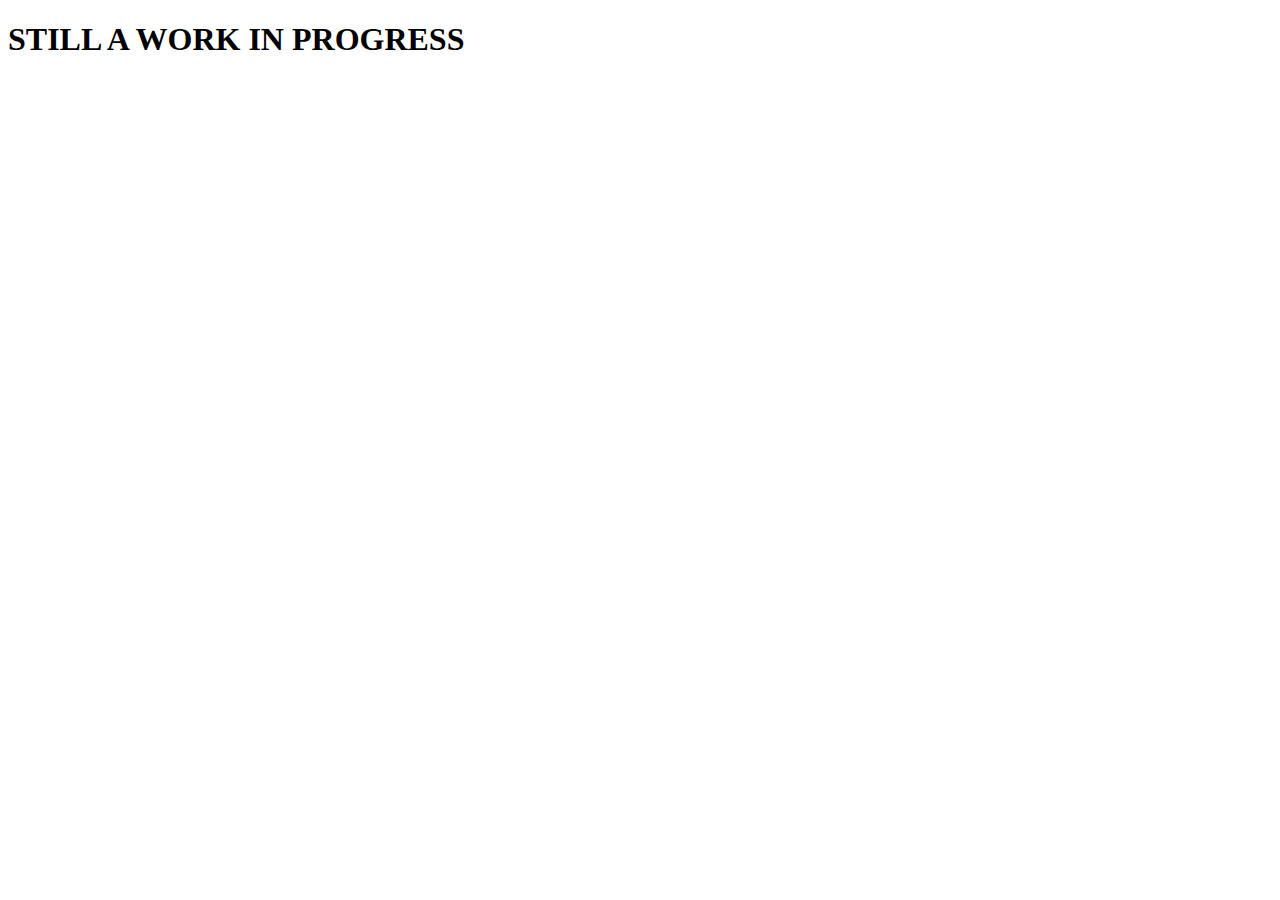
==== develop/layout/game-multiplayer.html @ f834f66e "add js for new game menu in order to make selecting x or o interactive and add links to buttons for " ====
<!DOCTYPE html>
<html lang="en">
  <head>
    <meta charset="UTF-8" />
    <meta http-equiv="X-UA-Compatible" content="IE=edge" />
    <meta name="viewport" content="width=device-width, initial-scale=1.0" />
    <title>Document</title>
  </head>
  <body>
    <h1>STILL A WORK IN PROGRESS</h1>
  </body>
</html>
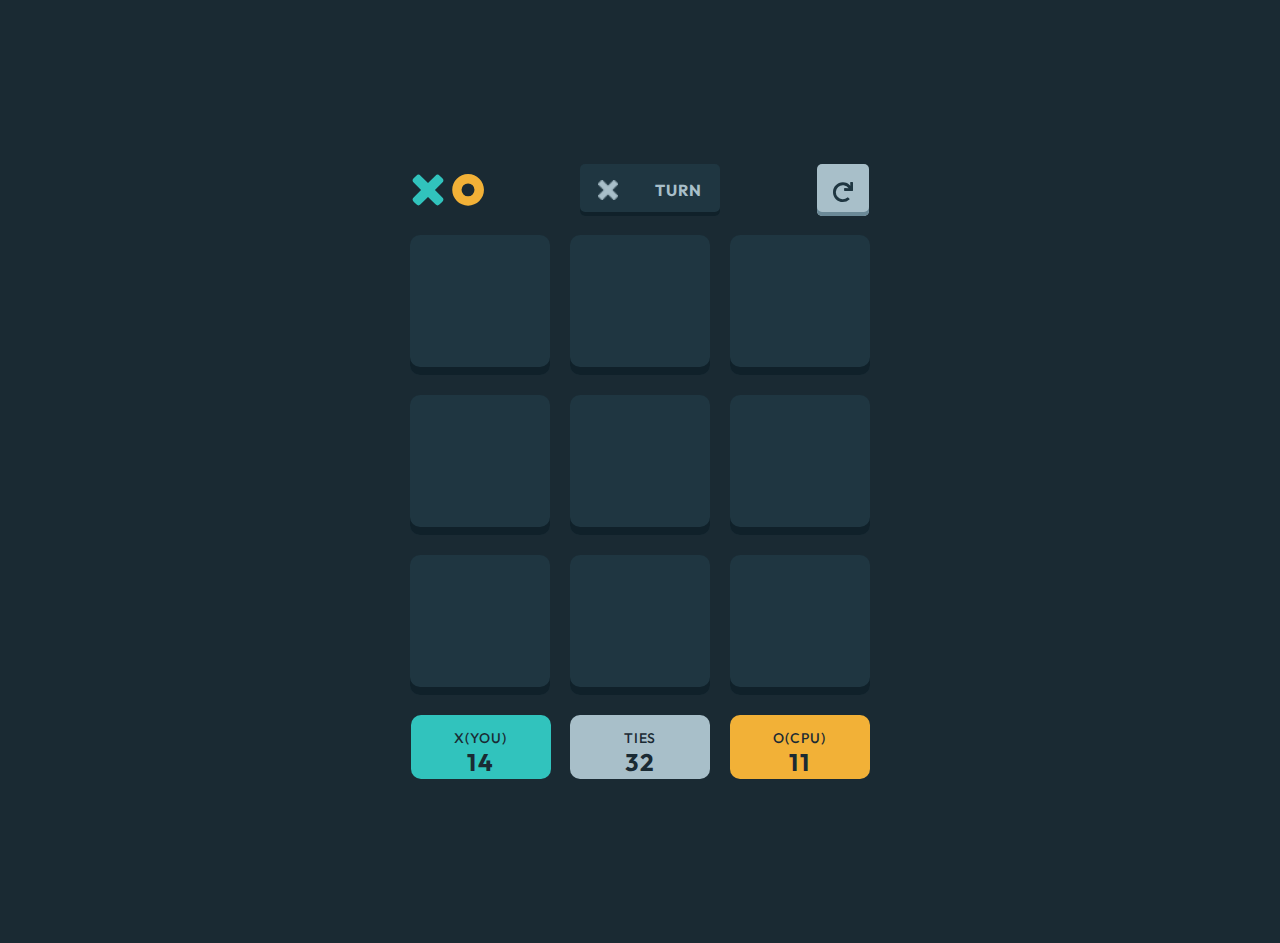
==== commit c95660a3: "create gameboard layout for multiplayer games and style it and make it accessible and responsive" ====
--- a/develop/layout/game-multiplayer.html
+++ b/develop/layout/game-multiplayer.html
@@ -4,9 +4,103 @@
     <meta charset="UTF-8" />
     <meta http-equiv="X-UA-Compatible" content="IE=edge" />
     <meta name="viewport" content="width=device-width, initial-scale=1.0" />
-    <title>Document</title>
+
+    <link
+      rel="icon"
+      type="image/png"
+      sizes="32x32"
+      href="../assets/favicon-32x32.png"
+    />
+
+    <!-- CSS -->
+    <link rel="stylesheet" href="../css/normalize.css" />
+    <link rel="stylesheet" href="../css/general.css" />
+    <link rel="stylesheet" href="../css/game-multiplayer.css" />
+    <!-- JS -->
+    <script src="../js/gameMultiplayer.js" defer></script>
+
+    <title>Frontend Mentor | Tic Tac Toe</title>
   </head>
   <body>
-    <h1>STILL A WORK IN PROGRESS</h1>
+    <h1>
+      <main class="game-solo-page">
+        <!-- TOP BAR -->
+        <div class="top-bar">
+          <!-- logo -->
+          <img class="top-bar__logo" src="../assets/logo.svg" alt="" />
+          <!-- who's turn it is indicator -->
+          <div class="top-bar__indicator">
+            <img
+              src="../assets/Combined Shape Copy 2.png"
+              alt="indicator of who's turn it is"
+            />
+            <span>turn</span>
+          </div>
+          <button class="btn btn--restart">
+            <img
+              src="../assets/icon-restart.svg"
+              alt="click on this button to restart the game"
+            />
+          </button>
+        </div>
+
+        <!-- GAME BOARD -->
+        <div class="board" id="board">
+          <div class="board__cell" data-cell></div>
+          <div class="board__cell" data-cell></div>
+          <div class="board__cell" data-cell></div>
+          <div class="board__cell" data-cell></div>
+          <div class="board__cell" data-cell></div>
+          <div class="board__cell" data-cell></div>
+          <div class="board__cell" data-cell></div>
+          <div class="board__cell" data-cell></div>
+          <div class="board__cell" data-cell></div>
+        </div>
+
+        <!-- SCORE -->
+        <div class="score">
+          <div class="score__player">
+            <p>
+              <span>x</span>(you) <br />
+              <span class="score__number">14</span>
+            </p>
+          </div>
+          <div class="score__ties">
+            <p>
+              ties <br />
+              <span class="score__number">32</span>
+            </p>
+          </div>
+          <div class="score__cpu">
+            <p>
+              <span>o</span>(cpu) <br />
+              <span class="score__number">11</span>
+            </p>
+          </div>
+        </div>
+
+        <!-- BANNER -->
+        <!-- message displayed depending on who won -->
+        <div class="banner hide" id="banner" data-winning-message-text>
+          <p class="banner__winner">player 1 wins!</p>
+          <div class="banner__round-winner">
+            <img
+              src="../assets/Oval Copy.png"
+              alt="image of x or o depending on who won"
+            />
+            <p>takes the round</p>
+          </div>
+          <div class="banner__buttons-wrapper">
+            <button class="btn btn--quit" id="quitButton">quit</button>
+            <button class="btn btn--next-round" id="restartButton">
+              next round
+            </button>
+          </div>
+        </div>
+        <!-- OVERLAY -->
+        <!-- for darkening everything behind the banner -->
+        <div class="overlay hide" id="overlay"></div>
+      </main>
+    </h1>
   </body>
 </html>
--- a/develop/css/general.css
+++ b/develop/css/general.css
@@ -0,0 +1,123 @@
+@import url('https://fonts.googleapis.com/css2?family=Outfit:wght@500;700&display=swap');
+
+/**-------------------------
+ **    SCREEN SIZES
+**------------------------**/
+/* 
+<!--=================MOBILE====================-->
+<!-- SCREEN WIDTH: 375px -->
+<!-- SCREEN HEIGHT: 667px -->
+<!-- SECTION DIMENSIONS: 327px x 429px -->
+<!--===========================================-->
+<!--=================TABLET====================-->
+<!-- SCREEN WIDTH: 768px -->
+<!-- SCREEN HEIGHT: 1025px -->
+<!-- SECTION DIMENSIONS: 460px x 205px-->
+<!--===========================================-->
+<!--=================DESKTOP====================-->
+<!-- All tablet sizes work for desktop too -->
+<!--===========================================-->
+*/
+
+:root {
+  /* COLORS */
+  --cpu-color-main: #f2b137;
+  --cpu-color-shade: #ffc860;
+
+  --player-color-main: #31c3bd;
+  --player-color-shade: #65e9e4;
+
+  --gray-color-main: #a8bfc9;
+  --gray-color-shade: #dbe8ed;
+
+  --black-color-main: #1a2a33;
+  --black-color-shade: #1f3641;
+
+  /* BOX SHADOW */
+  --cpu-box-shadow: inset 0px -8px 0px #cc8b13;
+  --player-box-shadow: inset 0px -8px 0px #118c87;
+  --player-box-shadow: box-shadow: inset 0px -4px 0px #6B8997;;
+}
+
+body {
+  background-color: var(--black-color-main);
+  font-family: 'outfit', sans-serif;
+}
+
+main {
+  display: flex;
+  align-items: center;
+  flex-direction: column;
+  justify-content: center;
+
+  height: 100vh;
+  width: 100vw;
+}
+
+a {
+  text-decoration: none;
+  color: var(--black-color-main)
+}
+
+/**-------------------------
+ **        UTILITY
+**------------------------**/
+.hide {
+  display: none !important;
+}
+
+
+/**-------------------------
+ **       BUTTONS
+**------------------------**/
+
+/* cpu button */
+.btn {
+  border: none;
+  color: var(--black-color-main);
+  transition: all 0.5s;
+}
+
+.btn:hover {
+  transform: translateY(-2px);
+}
+
+.btn:active {
+  transform: translateY(2px);
+
+}
+
+.btn--primary {
+    border-radius: 15px;
+}
+
+.btn--secondary {
+    border-radius: 10px;
+}
+
+
+.btn--cpu {
+  background-color: var(--cpu-color-main);
+}
+
+/* player button */
+.btn--cpu:hover {
+  background-color: var(--cpu-color-shade);
+}
+
+.btn--player {
+  background-color: var(--player-color-main);
+}
+
+.btn--player:hover {
+  background-color: var(--player-color-shade);
+}
+
+/* tie button */
+.btn--tie {
+  background-color: var(--gray-color-main);
+}
+
+.btn--tie:hover {
+  background-color: var(--gray-color-shade);
+}
--- a/develop/css/game-multiplayer.css
+++ b/develop/css/game-multiplayer.css
@@ -0,0 +1,361 @@
+.game-solo-page {
+  display: flex;
+  align-items: center;
+  flex-direction: column;
+  justify-content: center;
+
+  height: 100vh;
+  position: relative;
+  width: 100vw;
+}
+
+/**-------------------------
+ **       TOP BAR
+**------------------------**/
+/* div for entire top bar */
+.top-bar {
+  display: flex;
+  align-items: center;
+  justify-content: space-between;
+
+  margin-bottom: 4rem;
+  width: 20.5rem;
+}
+
+/* logo image on the far left */
+.top-bar__logo {
+  width: 4.5rem;
+}
+
+/* who's turn it is */
+.top-bar__indicator {
+  display: flex;
+  align-items: center;
+  justify-content: space-around;
+
+  background: var(--black-color-shade);
+  box-shadow: inset 0px -4px 0px #10212a;
+  border-radius: 5px;
+  height: 2.5rem;
+  width: 6rem;
+}
+
+.top-bar__indicator img {
+  width: 1rem;
+  height: 1rem;
+}
+
+.top-bar__indicator span {
+  color: var(--gray-color-main);
+  font-size: 14px;
+  font-style: normal;
+  font-weight: 700;
+  letter-spacing: 0.875px;
+  line-height: 18px;
+  text-align: center;
+  text-transform: uppercase;
+}
+
+.btn--restart {
+  background: var(--gray-color-main);
+  border-radius: 5px;
+  box-shadow: inset 0px -4px 0px #6b8997;
+  height: 2.5rem;
+  width: 2.5rem;
+}
+
+/**-------------------------
+ **      GAME BOARD
+**------------------------**/
+.board {
+  display: grid;
+  grid-template-columns: repeat(3, 1fr);
+  gap: 1.25rem;
+
+  margin-bottom: 1.25rem;
+  width: 20.5rem;
+}
+
+.board__cell {
+  display: flex;
+  align-items: center;
+  justify-content: center;
+
+  background: var(--black-color-shade);
+  border-radius: 10px;
+  box-shadow: inset 0px -8px 0px #10212a;
+  height: 6rem;
+  width: 6rem;
+}
+
+.board__cell img {
+  height: 2.5rem;
+  width: 2.5rem;
+}
+
+/**-------------------------
+ **        SCORE
+**------------------------**/
+.score {
+  display: flex;
+  align-items: center;
+  justify-content: space-between;
+
+  width: 20.5rem;
+}
+
+.score__player,
+.score__ties,
+.score__cpu {
+  color: var(--black-color-main);
+  font-size: 14px;
+  font-style: normal;
+  font-weight: 500;
+  height: 4rem;
+  letter-spacing: 0.875px;
+  line-height: 18px;
+  text-align: center;
+  text-transform: uppercase;
+  width: 6rem;
+}
+
+/* numerical score value */
+.score__number {
+  color: var(--black-color-main);
+  font-size: 20px;
+  font-style: normal;
+  font-weight: 700;
+  letter-spacing: 1.25px;
+  line-height: 25px;
+  text-align: center;
+}
+
+/* player score */
+.score__player {
+  background: #31c3bd;
+  border-radius: 10px;
+}
+
+/* ties */
+.score__ties {
+  background: var(--gray-color-main);
+  border-radius: 10px;
+}
+/* cpu score */
+.score__cpu {
+  background: var(--cpu-color-main);
+  border-radius: 10px;
+}
+
+/**-------------------------
+ **        BANNER
+**------------------------**/
+.banner {
+  display: flex;
+  flex-direction: column;
+
+  background-color: var(--black-color-shade);
+  height: 14.25rem;
+  width: 100vw;
+
+  position: absolute;
+  top: 50%;
+  left: 50%;
+  transform: translate(-50%, -50%);
+
+  z-index: 5;
+}
+
+/* text for who won */
+.banner__winner {
+  color: var(--gray-color-main);
+  font-size: 14px;
+  font-style: normal;
+  font-weight: 700;
+  letter-spacing: 0.875px;
+  line-height: 18px;
+  text-align: center;
+  text-transform: uppercase;
+}
+
+/* whether x or o won the round */
+.banner__round-winner {
+  display: flex;
+  align-items: center;
+  justify-content: center;
+  gap: 0.5rem;
+
+  color: var(--cpu-color-main);
+  font-size: 24px;
+  font-style: normal;
+  font-weight: 700;
+  letter-spacing: 1.5px;
+  line-height: 30px;
+  text-transform: uppercase;
+}
+
+/* div for buttons */
+.banner__buttons-wrapper {
+  display: flex;
+  align-items: center;
+  justify-content: center;
+  gap: 1rem;
+}
+
+/* quit button */
+.btn--quit {
+  background: var(--gray-color-main);
+  border-radius: 10px;
+  box-shadow: inset 0px -4px 0px #6b8997;
+  height: 3.25rem;
+  width: 4.875rem;
+
+  /* button text */
+  color: var(--black-color-main);
+  font-size: 16px;
+  font-style: normal;
+  font-weight: 700;
+  letter-spacing: 1px;
+  line-height: 20px;
+  text-align: center;
+  text-transform: uppercase;
+}
+
+/* next round button */
+.btn--next-round {
+  background: var(--cpu-color-main);
+  border-radius: 10px;
+  box-shadow: inset 0px -4px 0px #cc8b13;
+  height: 3.25rem;
+  width: 9.125rem;
+
+  /* button text */
+  color: var(--black-color-main);
+  font-size: 16px;
+  font-style: normal;
+  font-weight: 700;
+  letter-spacing: 1px;
+  line-height: 20px;
+  text-align: center;
+  text-transform: uppercase;
+}
+
+/**-------------------------
+ **        OVERLAY
+**------------------------**/
+.overlay {
+  background: #000000;
+  height: 100vh;
+  mix-blend-mode: normal;
+  opacity: 0.5;
+  width: 100vw;
+
+  position: absolute;
+}
+
+/**-------------------------
+ **     MEDIA QUERIES
+**------------------------**/
+/* For Tablet and Desktop */
+@media only screen and (min-width: 768px) {
+  /*
+  <!--=================TOP-BAR====================--> 
+  */
+  .top-bar {
+    margin-bottom: 1.1875rem;
+    width: 28.5625rem;
+  }
+
+  .top-bar__indicator {
+    height: 3.25rem;
+    width: 8.75rem;
+  }
+
+  .top-bar__indicator img {
+    width: 1.25rem;
+    height: 1.25rem;
+  }
+
+  .top-bar__indicator span {
+    font-size: 16px;
+    letter-spacing: 1px;
+    line-height: 20px;
+  }
+
+  .btn--restart {
+    height: 3.25rem;
+    width: 3.25rem;
+  }
+
+  /*
+  <!--=================GAME-BOARD====================-->
+  */
+  .board {
+    width: 28.75rem;
+  }
+
+  .board__cell {
+    height: 8.75rem;
+    width: 8.75rem;
+  }
+
+  .board__cell img {
+    height: 4rem;
+    width: 4rem;
+  }
+
+  /*
+  <!--=================SCORE====================--> 
+  */
+  .score {
+    width: 28.6875rem;
+  }
+
+  .score__player,
+  .score__ties,
+  .score__cpu {
+    width: 8.75rem;
+  }
+
+  .score__number {
+    font-size: 24px;
+    letter-spacing: 1.5px;
+    line-height: 30px;
+  }
+
+  /*
+  <!--=================BANNER====================--> 
+  */
+  .banner {
+    height: 16.625rem;
+  }
+
+  .banner__winner {
+    font-size: 16px;
+    letter-spacing: 1px;
+    line-height: 20px;
+  }
+
+  .banner__round-winner {
+    gap: 1.5rem;
+
+    font-style: normal;
+    font-size: 40px;
+    letter-spacing: 2.5px;
+    line-height: 50px;
+  }
+
+  .banner__round-winner img {
+    height: 4rem;
+    width: 4rem;
+  }
+
+  .banner__buttons-wrapper {
+  }
+
+  .btn--quit {
+  }
+
+  .btn--next-round {
+  }
+}
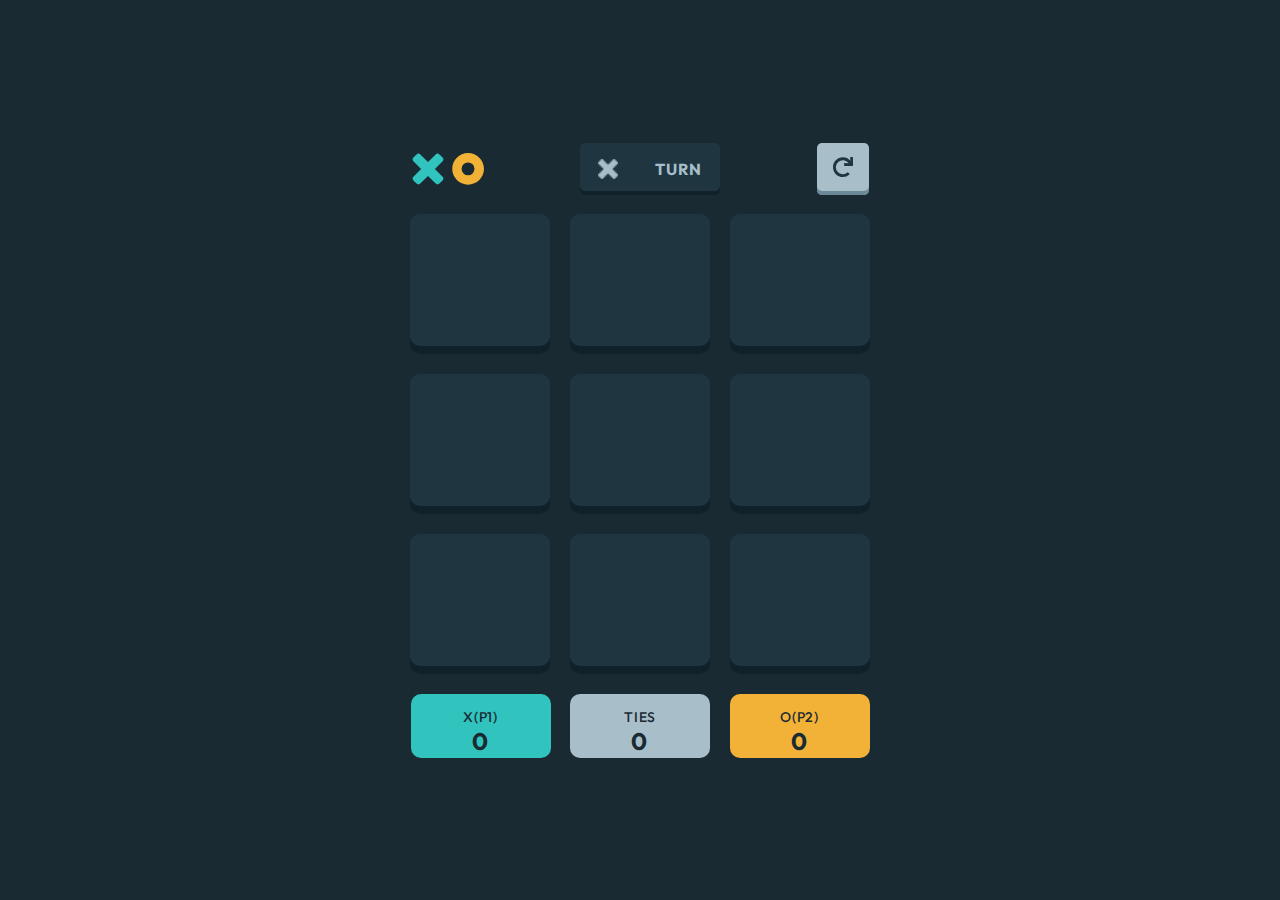
==== commit 3d8c0939: "add functionality for 2 people playing the game and deciding whether there is a winner or its a draw" ====
--- a/develop/layout/game-multiplayer.html
+++ b/develop/layout/game-multiplayer.html
@@ -17,90 +17,95 @@
     <link rel="stylesheet" href="../css/general.css" />
     <link rel="stylesheet" href="../css/game-multiplayer.css" />
     <!-- JS -->
+    <!-- <script src="../js/player.js" defer></script> -->
     <script src="../js/gameMultiplayer.js" defer></script>
 
     <title>Frontend Mentor | Tic Tac Toe</title>
   </head>
   <body>
-    <h1>
-      <main class="game-solo-page">
-        <!-- TOP BAR -->
-        <div class="top-bar">
-          <!-- logo -->
-          <img class="top-bar__logo" src="../assets/logo.svg" alt="" />
-          <!-- who's turn it is indicator -->
-          <div class="top-bar__indicator">
-            <img
-              src="../assets/Combined Shape Copy 2.png"
-              alt="indicator of who's turn it is"
-            />
-            <span>turn</span>
-          </div>
-          <button class="btn btn--restart">
-            <img
-              src="../assets/icon-restart.svg"
-              alt="click on this button to restart the game"
-            />
+    <main class="game-solo-page">
+      <!-- TOP BAR -->
+      <div class="top-bar">
+        <!-- logo -->
+        <img class="top-bar__logo" src="../assets/logo.svg" alt="" />
+        <!-- who's turn it is indicator -->
+        <div class="top-bar__indicator">
+          <img
+            src="../assets/Combined Shape Copy 2.png"
+            alt="indicator of who's turn it is"
+          />
+          <span>turn</span>
+        </div>
+        <button class="btn btn--restart">
+          <img
+            src="../assets/icon-restart.svg"
+            alt="click on this button to restart the game"
+          />
+        </button>
+      </div>
+
+      <!-- GAME BOARD -->
+      <div class="board" id="board">
+        <div class="board__cell" data-cell></div>
+        <div class="board__cell" data-cell></div>
+        <div class="board__cell" data-cell></div>
+        <div class="board__cell" data-cell></div>
+        <div class="board__cell" data-cell></div>
+        <div class="board__cell" data-cell></div>
+        <div class="board__cell" data-cell></div>
+        <div class="board__cell" data-cell></div>
+        <div class="board__cell" data-cell></div>
+      </div>
+
+      <!-- SCORE -->
+      <div class="score">
+        <div class="score__player">
+          <p>
+            <!-- format: x(p1 | p2) -->
+            <span>x</span><span data-player="x">(p1)</span> <br />
+            <span class="score__number">0</span>
+          </p>
+        </div>
+        <div class="score__ties">
+          <p>
+            ties <br />
+            <span class="score__number">0</span>
+          </p>
+        </div>
+        <div class="score__cpu">
+          <p>
+            <!-- format: o(p1 | p2) -->
+            <span>o</span><span data-player="o">(p2)</span> <br />
+            <span class="score__number">0</span>
+          </p>
+        </div>
+      </div>
+
+      <!-- BANNER -->
+      <!-- message displayed depending on who won -->
+      <div class="banner hide" id="banner">
+        <!-- format: player 1 wins! | player 2 wins! | round tied -->
+        <p class="banner__winner" data-winning-message-text></p>
+        <div class="banner__round-winner" id="banner__round-winner">
+          <img
+            data-winning-message-round-winner
+            src=""
+            alt="image of x or o depending on who won"
+          />
+          <p>takes the round</p>
+        </div>
+        <div class="banner__buttons-wrapper">
+          <button class="btn btn--quit" id="quitButton">
+            <a href="/index.html">quit</a>
+          </button>
+          <button class="btn btn--next-round" id="restartButton">
+            next round
           </button>
         </div>
-
-        <!-- GAME BOARD -->
-        <div class="board" id="board">
-          <div class="board__cell" data-cell></div>
-          <div class="board__cell" data-cell></div>
-          <div class="board__cell" data-cell></div>
-          <div class="board__cell" data-cell></div>
-          <div class="board__cell" data-cell></div>
-          <div class="board__cell" data-cell></div>
-          <div class="board__cell" data-cell></div>
-          <div class="board__cell" data-cell></div>
-          <div class="board__cell" data-cell></div>
-        </div>
-
-        <!-- SCORE -->
-        <div class="score">
-          <div class="score__player">
-            <p>
-              <span>x</span>(you) <br />
-              <span class="score__number">14</span>
-            </p>
-          </div>
-          <div class="score__ties">
-            <p>
-              ties <br />
-              <span class="score__number">32</span>
-            </p>
-          </div>
-          <div class="score__cpu">
-            <p>
-              <span>o</span>(cpu) <br />
-              <span class="score__number">11</span>
-            </p>
-          </div>
-        </div>
-
-        <!-- BANNER -->
-        <!-- message displayed depending on who won -->
-        <div class="banner hide" id="banner" data-winning-message-text>
-          <p class="banner__winner">player 1 wins!</p>
-          <div class="banner__round-winner">
-            <img
-              src="../assets/Oval Copy.png"
-              alt="image of x or o depending on who won"
-            />
-            <p>takes the round</p>
-          </div>
-          <div class="banner__buttons-wrapper">
-            <button class="btn btn--quit" id="quitButton">quit</button>
-            <button class="btn btn--next-round" id="restartButton">
-              next round
-            </button>
-          </div>
-        </div>
-        <!-- OVERLAY -->
-        <!-- for darkening everything behind the banner -->
-        <div class="overlay hide" id="overlay"></div>
-      </main>
-    </h1>
+      </div>
+      <!-- OVERLAY -->
+      <!-- for darkening everything behind the banner -->
+      <div class="overlay hide" id="overlay"></div>
+    </main>
   </body>
 </html>
--- a/develop/css/game-multiplayer.css
+++ b/develop/css/game-multiplayer.css
@@ -88,9 +88,40 @@
   width: 6rem;
 }
 
-.board__cell img {
+/* .board__cell img {
   height: 2.5rem;
   width: 2.5rem;
+} */
+
+/* image that will show when a cell is clicked on */
+.x {
+  background-image: url(../assets/icon-x.svg);
+  background-repeat: no-repeat;
+  background-position: center;
+  background-size: 2.5rem 2.5rem;
+}
+
+.o {
+  background-image: url(../assets/icon-o.svg);
+  background-repeat: no-repeat;
+  background-position: center;
+  background-size: 2.5rem 2.5rem;
+}
+
+/* create a shadow of x or o on hover except for an already taken space */
+.board__cell:not(.x):not(.o):hover {
+  /* background-image: url(../assets/icon-o.svg); */
+  background-repeat: no-repeat;
+  background-position: center;
+  cursor: pointer;
+  opacity: 0.3;
+}
+
+/* show that this space is already taken and it can't be clicked on */
+.board__cell.x,
+.board__cell.o {
+  cursor: not-allowed;
+  opacity: 1;
 }
 
 /**-------------------------
@@ -299,9 +330,14 @@
     width: 8.75rem;
   }
 
-  .board__cell img {
+  /* .board__cell img {
     height: 4rem;
     width: 4rem;
+  } */
+
+  .x,
+  .o {
+    background-size: 4rem 4rem;
   }
 
   /*
